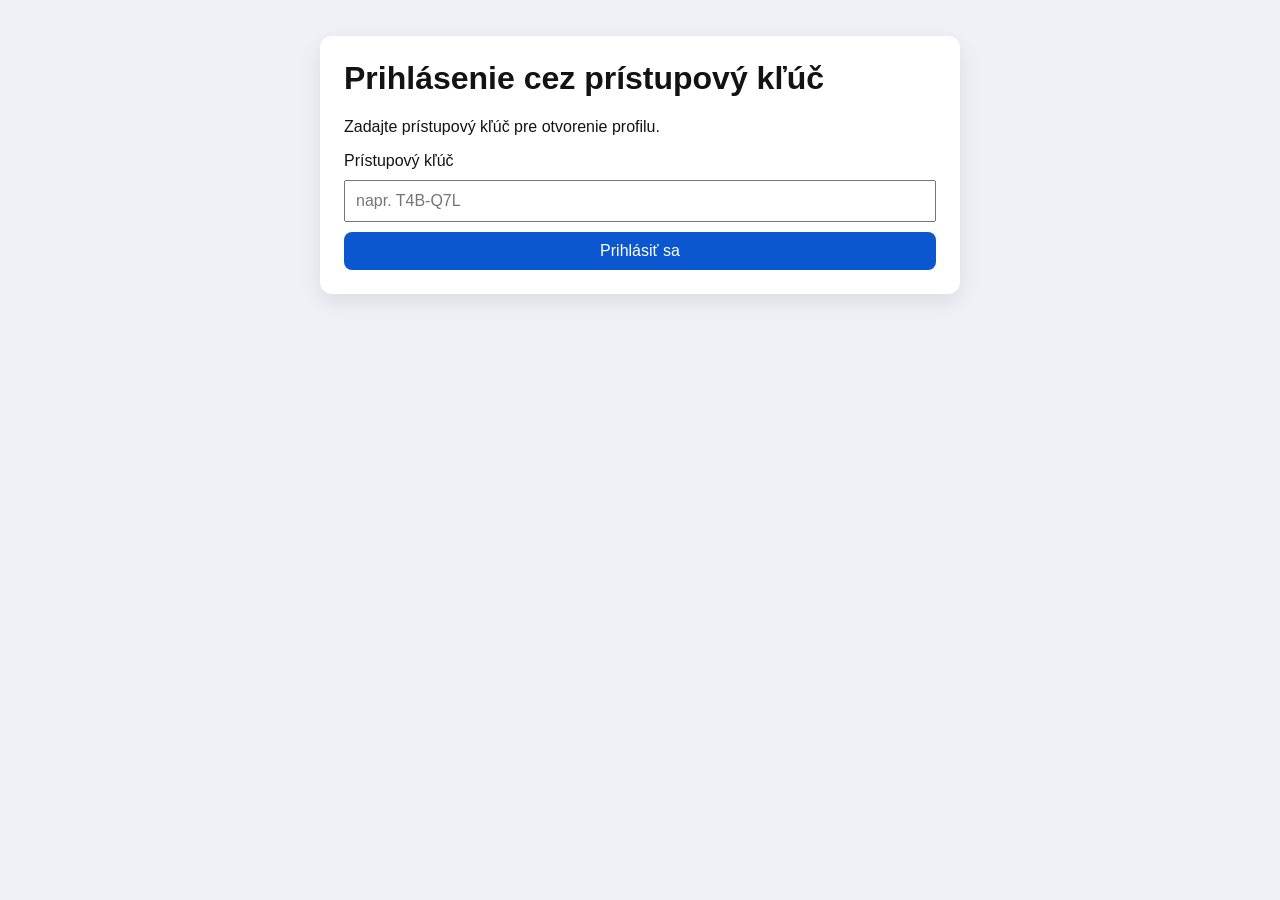
==== index.html @ c2315a01 "Prerob web na GitHub Pages funkcnu staticku verziu" ====
<!doctype html>
<html lang="sk">
<head>
  <meta charset="UTF-8">
  <meta name="viewport" content="width=device-width, initial-scale=1.0">
  <title>Upload server - GitHub Pages</title>
  <link rel="stylesheet" href="styles.css">
</head>
<body>
  <main id="loginView" class="card">
    <h1>Prihlásenie cez prístupový kľúč</h1>
    <p>Zadajte prístupový kľúč pre otvorenie profilu.</p>
    <div id="loginMessage"></div>
    <form id="loginForm">
      <label for="accessKey">Prístupový kľúč</label>
      <input id="accessKey" type="text" required placeholder="napr. T4B-Q7L">
      <button type="submit">Prihlásiť sa</button>
    </form>
  </main>

  <div id="profileView" class="hidden">
    <header class="topbar">
      <span id="profileNumber" class="profile-number">071</span>
      <button id="logoutBtn" class="link-btn">Odhlásiť sa</button>
    </header>

    <main class="card">
      <h1 id="profileName">Profil 1</h1>
      <div id="profileMessage"></div>

      <form id="uploadForm">
        <label for="fileInput">Nahrať súbor</label>
        <input id="fileInput" type="file" required>

        <label for="descriptionInput">Popis</label>
        <textarea id="descriptionInput" rows="4" required></textarea>

        <button type="submit">Odoslať</button>
        <p class="hint">Na GitHub Pages sa súbory ukladajú lokálne do prehliadača (localStorage).</p>
      </form>

      <section class="downloads">
        <h2>Nahrané súbory</h2>
        <ul id="fileList"></ul>
      </section>
    </main>
  </div>

  <script src="app.js"></script>
</body>
</html>
---- styles.css ----
:root { font-family: Arial, sans-serif; color: #131313; }
* { box-sizing: border-box; }
body { margin: 0; background: #eef2f7; }
.hidden { display: none; }
.topbar { display: flex; justify-content: space-between; align-items: center; padding: 16px 24px; }
.profile-number { font-size: 26px; font-weight: 700; }
.card { max-width: 640px; margin: 36px auto; background: #fff; border-radius: 12px; padding: 24px; box-shadow: 0 8px 22px rgba(0,0,0,.09); }
h1 { margin-top: 0; }
form { display: flex; flex-direction: column; gap: 10px; }
input, textarea, button { font: inherit; padding: 10px; }
button { background: #0b57d0; color: #fff; border: none; border-radius: 8px; cursor: pointer; }
.link-btn { background: none; color: #0b57d0; padding: 0; }
.messages { background: #fff9df; border: 1px solid #f3db86; border-radius: 8px; padding: 10px 14px; margin: 0 0 12px; }
.downloads ul { padding-left: 18px; }
.hint { color: #5a5a5a; font-size: 14px; }
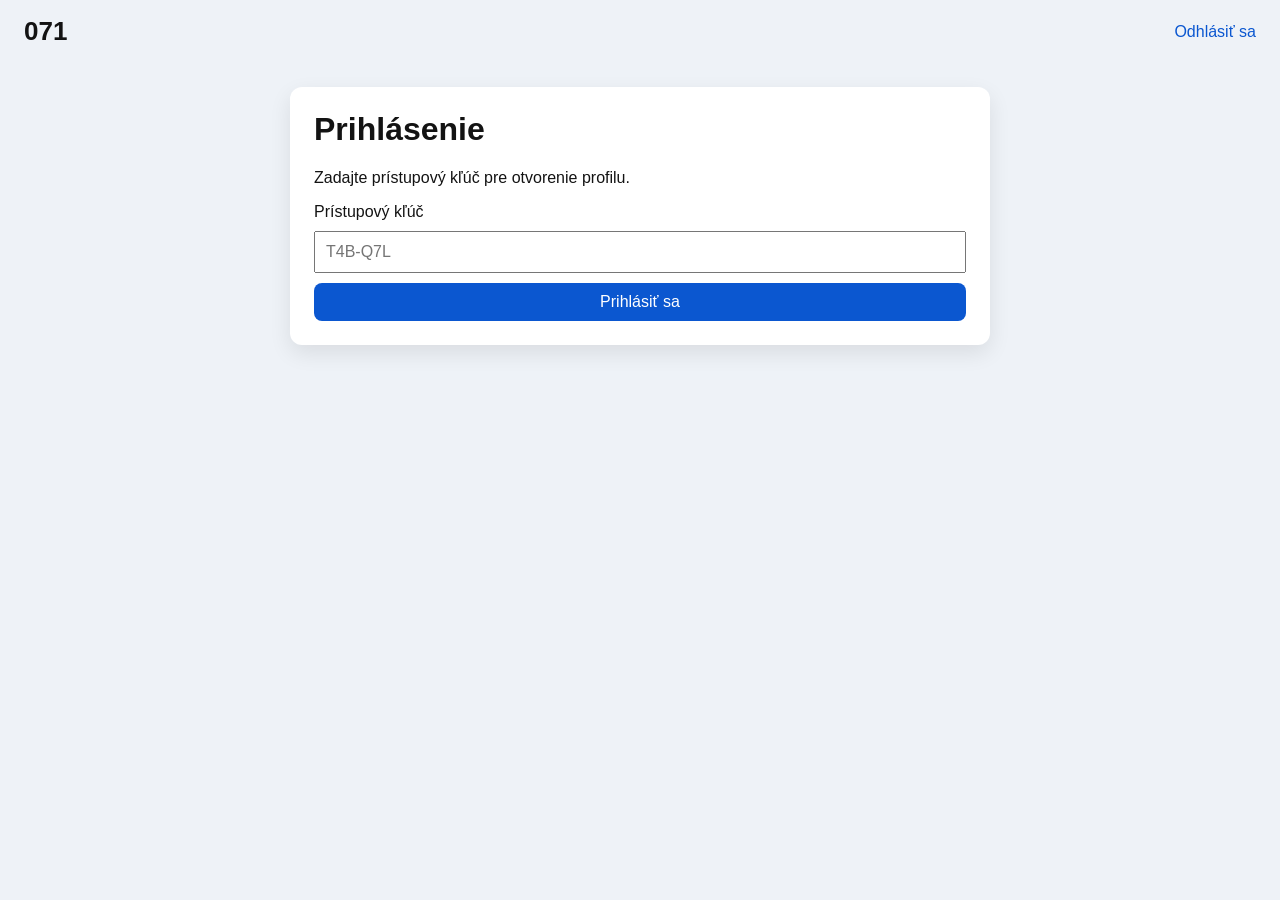
==== commit 731659ff: "Prerob projekt na funkcnu GitHub Pages webstranku" ====
--- a/index.html
+++ b/index.html
@@ -1,50 +1,48 @@
 <!doctype html>
 <html lang="sk">
 <head>
-  <meta charset="UTF-8">
-  <meta name="viewport" content="width=device-width, initial-scale=1.0">
-  <title>Upload server - GitHub Pages</title>
-  <link rel="stylesheet" href="styles.css">
+  <meta charset="UTF-8" />
+  <meta name="viewport" content="width=device-width, initial-scale=1.0" />
+  <title>Nahrávanie súborov</title>
+  <link rel="stylesheet" href="styles.css" />
 </head>
 <body>
-  <main id="loginView" class="card">
-    <h1>Prihlásenie cez prístupový kľúč</h1>
+  <header class="topbar hidden" id="topbar">
+    <span class="profile-number" id="profileNumber">071</span>
+    <button id="logoutBtn" class="link-btn" type="button">Odhlásiť sa</button>
+  </header>
+
+  <main class="card" id="loginView">
+    <h1>Prihlásenie</h1>
     <p>Zadajte prístupový kľúč pre otvorenie profilu.</p>
     <div id="loginMessage"></div>
     <form id="loginForm">
       <label for="accessKey">Prístupový kľúč</label>
-      <input id="accessKey" type="text" required placeholder="napr. T4B-Q7L">
+      <input id="accessKey" type="text" required autocomplete="off" placeholder="T4B-Q7L" />
       <button type="submit">Prihlásiť sa</button>
     </form>
   </main>
 
-  <div id="profileView" class="hidden">
-    <header class="topbar">
-      <span id="profileNumber" class="profile-number">071</span>
-      <button id="logoutBtn" class="link-btn">Odhlásiť sa</button>
-    </header>
+  <main class="card hidden" id="profileView">
+    <h1 id="profileName">Profil 1</h1>
+    <div id="profileMessage"></div>
 
-    <main class="card">
-      <h1 id="profileName">Profil 1</h1>
-      <div id="profileMessage"></div>
+    <form id="uploadForm">
+      <label for="fileInput">Nahrať súbor</label>
+      <input id="fileInput" type="file" required />
 
-      <form id="uploadForm">
-        <label for="fileInput">Nahrať súbor</label>
-        <input id="fileInput" type="file" required>
+      <label for="descriptionInput">Popis</label>
+      <textarea id="descriptionInput" rows="4" required></textarea>
 
-        <label for="descriptionInput">Popis</label>
-        <textarea id="descriptionInput" rows="4" required></textarea>
+      <button type="submit">Odoslať</button>
+      <p class="hint">Súbory sa ukladajú lokálne v prehliadači (GitHub Pages bez servera).</p>
+    </form>
 
-        <button type="submit">Odoslať</button>
-        <p class="hint">Na GitHub Pages sa súbory ukladajú lokálne do prehliadača (localStorage).</p>
-      </form>
-
-      <section class="downloads">
-        <h2>Nahrané súbory</h2>
-        <ul id="fileList"></ul>
-      </section>
-    </main>
-  </div>
+    <section class="downloads">
+      <h2>Uložené súbory</h2>
+      <ul id="fileList"></ul>
+    </section>
+  </main>
 
   <script src="app.js"></script>
 </body>
--- a/styles.css
+++ b/styles.css
@@ -1,15 +1,57 @@
-:root { font-family: Arial, sans-serif; color: #131313; }
+:root {
+  font-family: Arial, sans-serif;
+  color: #131313;
+}
+
 * { box-sizing: border-box; }
 body { margin: 0; background: #eef2f7; }
 .hidden { display: none; }
-.topbar { display: flex; justify-content: space-between; align-items: center; padding: 16px 24px; }
+
+.topbar {
+  display: flex;
+  justify-content: space-between;
+  align-items: center;
+  padding: 16px 24px;
+}
+
 .profile-number { font-size: 26px; font-weight: 700; }
-.card { max-width: 640px; margin: 36px auto; background: #fff; border-radius: 12px; padding: 24px; box-shadow: 0 8px 22px rgba(0,0,0,.09); }
+
+.card {
+  max-width: 700px;
+  margin: 24px auto;
+  background: #fff;
+  border-radius: 12px;
+  padding: 24px;
+  box-shadow: 0 8px 22px rgba(0,0,0,.09);
+}
+
 h1 { margin-top: 0; }
 form { display: flex; flex-direction: column; gap: 10px; }
 input, textarea, button { font: inherit; padding: 10px; }
-button { background: #0b57d0; color: #fff; border: none; border-radius: 8px; cursor: pointer; }
-.link-btn { background: none; color: #0b57d0; padding: 0; }
-.messages { background: #fff9df; border: 1px solid #f3db86; border-radius: 8px; padding: 10px 14px; margin: 0 0 12px; }
+
+button {
+  background: #0b57d0;
+  color: white;
+  border: none;
+  border-radius: 8px;
+  cursor: pointer;
+}
+
+.link-btn {
+  background: none;
+  color: #0b57d0;
+  padding: 0;
+}
+
+.messages {
+  background: #fff9df;
+  border: 1px solid #f3db86;
+  border-radius: 8px;
+  padding: 10px 14px;
+  margin: 0 0 12px;
+}
+
 .downloads ul { padding-left: 18px; }
+.downloads li { margin-bottom: 8px; }
+.danger-btn { margin-left: 10px; background: #ce2f2f; }
 .hint { color: #5a5a5a; font-size: 14px; }
